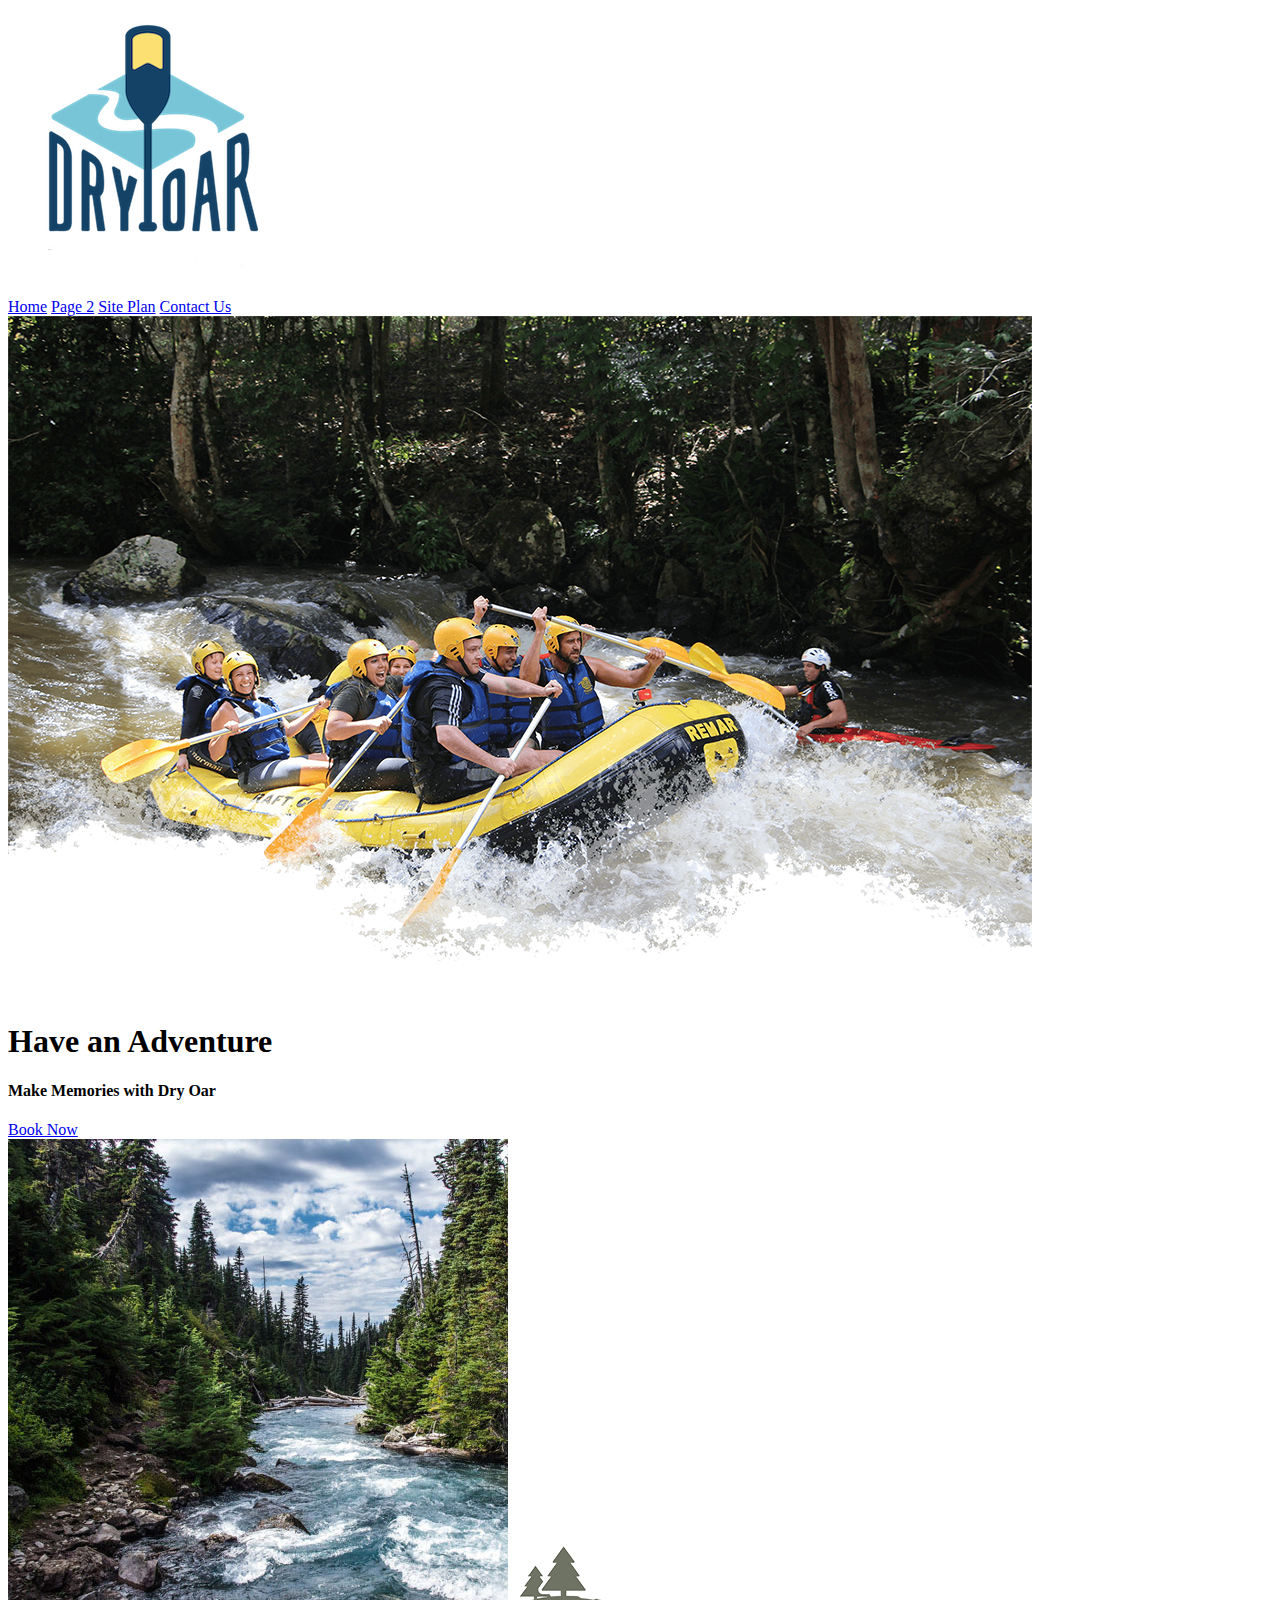
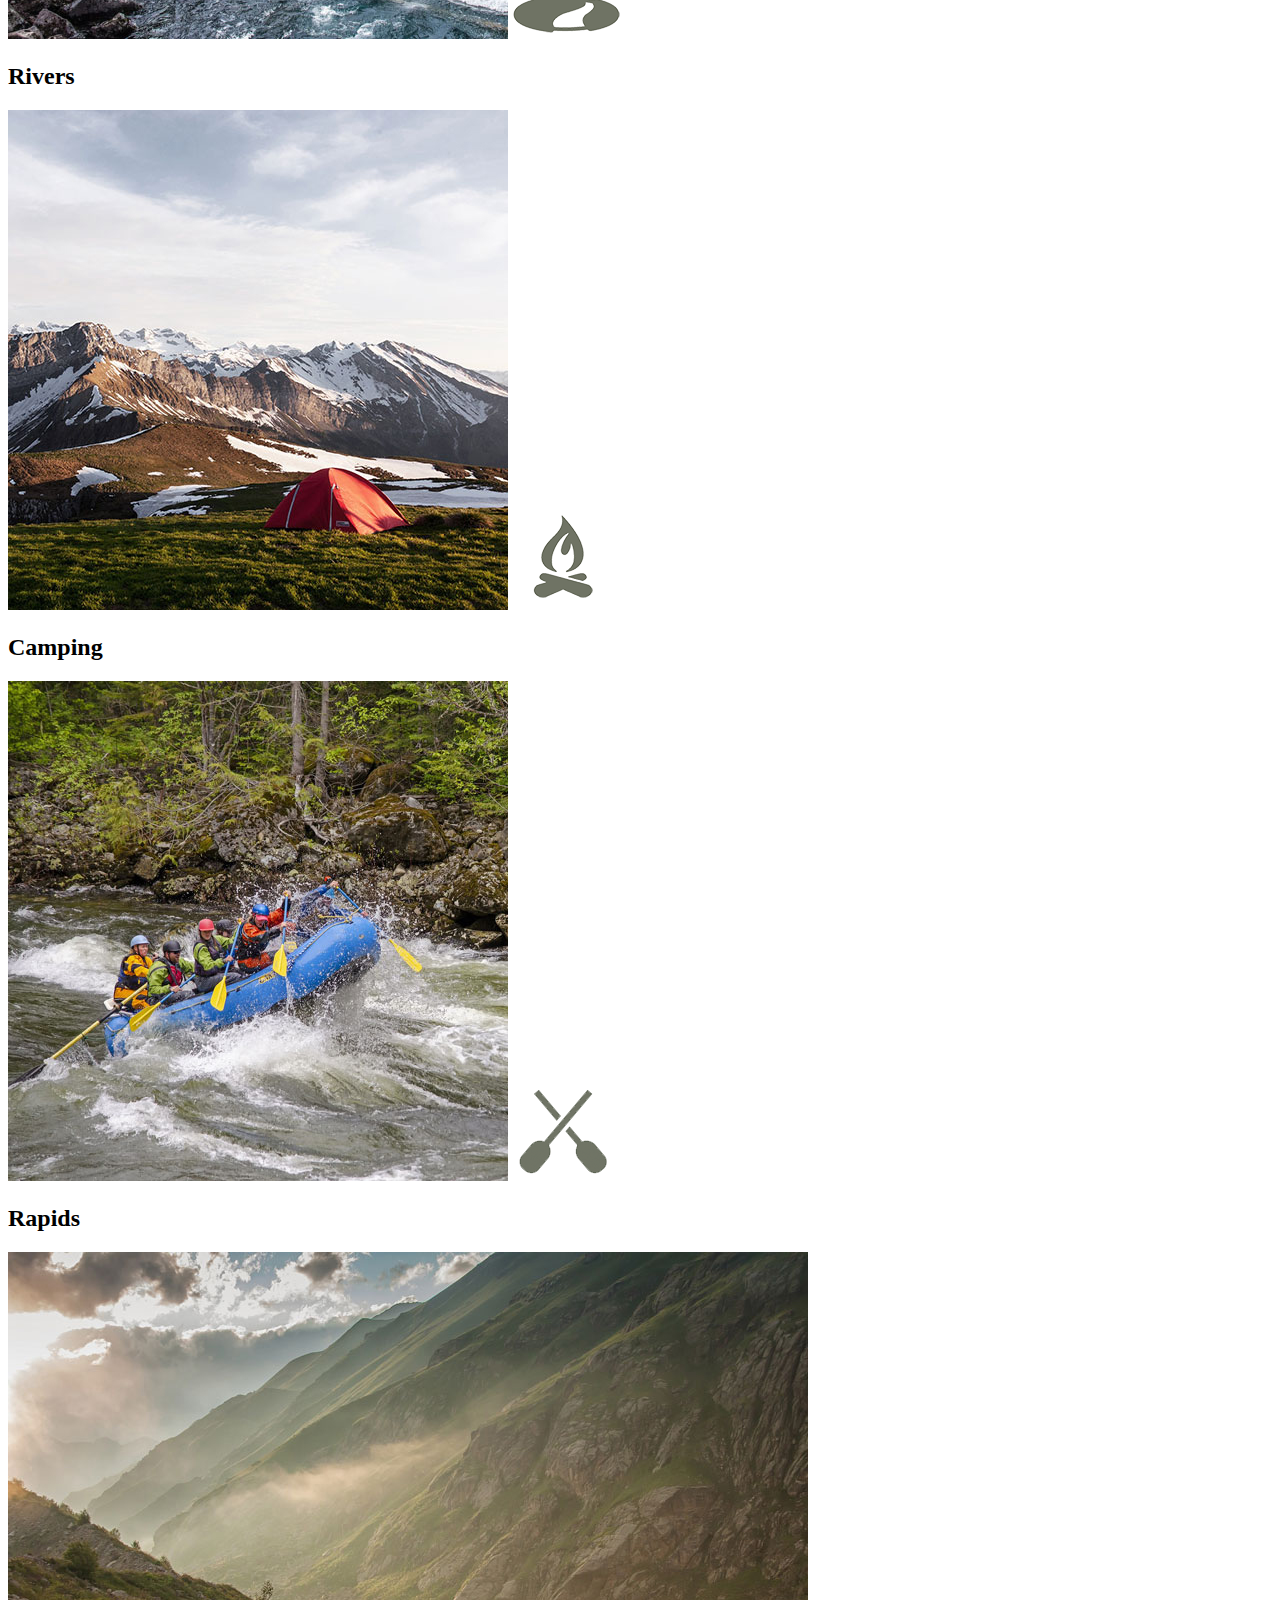
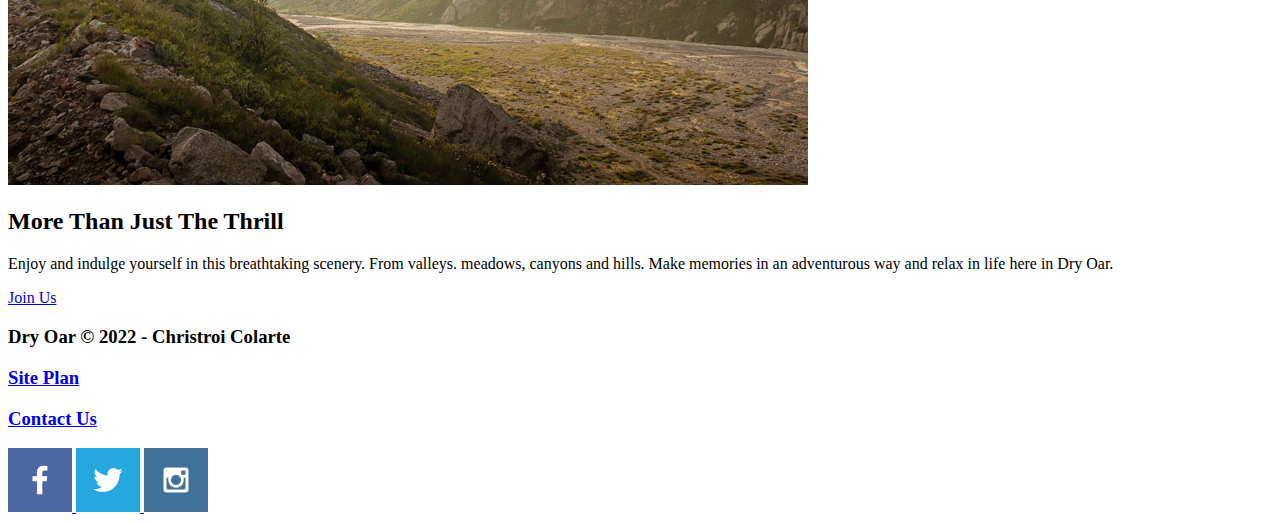
==== wwr/index.html @ 3e5f05b5 "added html home page" ====
<!DOCTYPE html>
<html lang="en">
<head>
    <meta charset="UTF-8">
    <meta http-equiv="X-UA-Compatible" content="IE=edge">
    <meta name="viewport" content="width=device-width, initial-scale=1.0">
    <title>Whitewater Rafting Vacations | Dry Oar Boating | Home</title>
</head>
<body>
    <header>
        <a id = "logo_link" href="index.html">
            <img class="logo" src="images/logo.png" alt="Dry Oar Logo">
        </a>
        <nav>
            <a href="index.html">Home</a>
            <a href="#">Page 2</a>
            <a href="site-plan-rafting.html">Site Plan</a>
            <a href="contactus.html">Contact Us</a>
        </nav>
    </header>
    <div id="hero">
        <div id="hero-box">
            <img id="hero-img" src="images/hero.png" alt="People enjoying white water rafting">
        </div>
        <section id="hero-msg">
            <h1 class="home-title">Have an Adventure</h1>
            <h4> Make Memories with Dry Oar</h4>
            <div class="button-box">
                <a class="book" href="rates.html">Book Now</a>
            </div>
        </section>
    </div>
    <main class="home-grid">
        <section class="rivers-card">
            <img class="card-img" src="images/rivers.jpg" alt="river in forest">
            <img class="icon" src="images/river_icon.png" alt="river icon">
            <h2>Rivers</h2>
        </section>
        <section class="camping-card">
            <img class="card-img" src="images/camping.jpg" alt="tent in mountains">
            <img class="icon" src="images/fire_icon.png" alt="fire icon">
            <h2>Camping</h2>
        </section>
        <section class="rapids-card">
            <img class="card-img" src="images/rapids.jpg" alt="rafting boat">
            <img class="icon" src="images/oars.png" alt="oars icon">
            <h2>Rapids</h2>
        </section>
        <img class="mountains" src="images/mountains.jpg" alt="Misty Mountains">
        <section class="msg">
            <h2> More Than Just The Thrill</h2>
            <p> Enjoy and indulge yourself in this breathtaking scenery. From valleys. meadows, canyons and hills. Make memories in an adventurous way and relax in life here in Dry Oar.</p>
            <a class="join" href="rivers.html">Join Us</a>
        </section>
    </main>
    <footer>
        <h3>Dry Oar &copy; 2022 - Christroi Colarte</h3>
        <h3><a href="site-plan-rafting.html">Site Plan</a></h3>
        <h3><a href="contactus.html">Contact Us</a></h3>
        <div class="social">
            <a href="https://facebook.com">
                <img src="images/facebook.png" alt="fb icon">
            </a>
            <a href="https://twitter.com">
                <img src="images/twitter.png" alt="twitter icon">
            </a>
            <a href="https://instagram.com">
                <img src="images/instagram.png" alt="instagram icon">
            </a>
        </div>
    </footer>
</body>
</html>
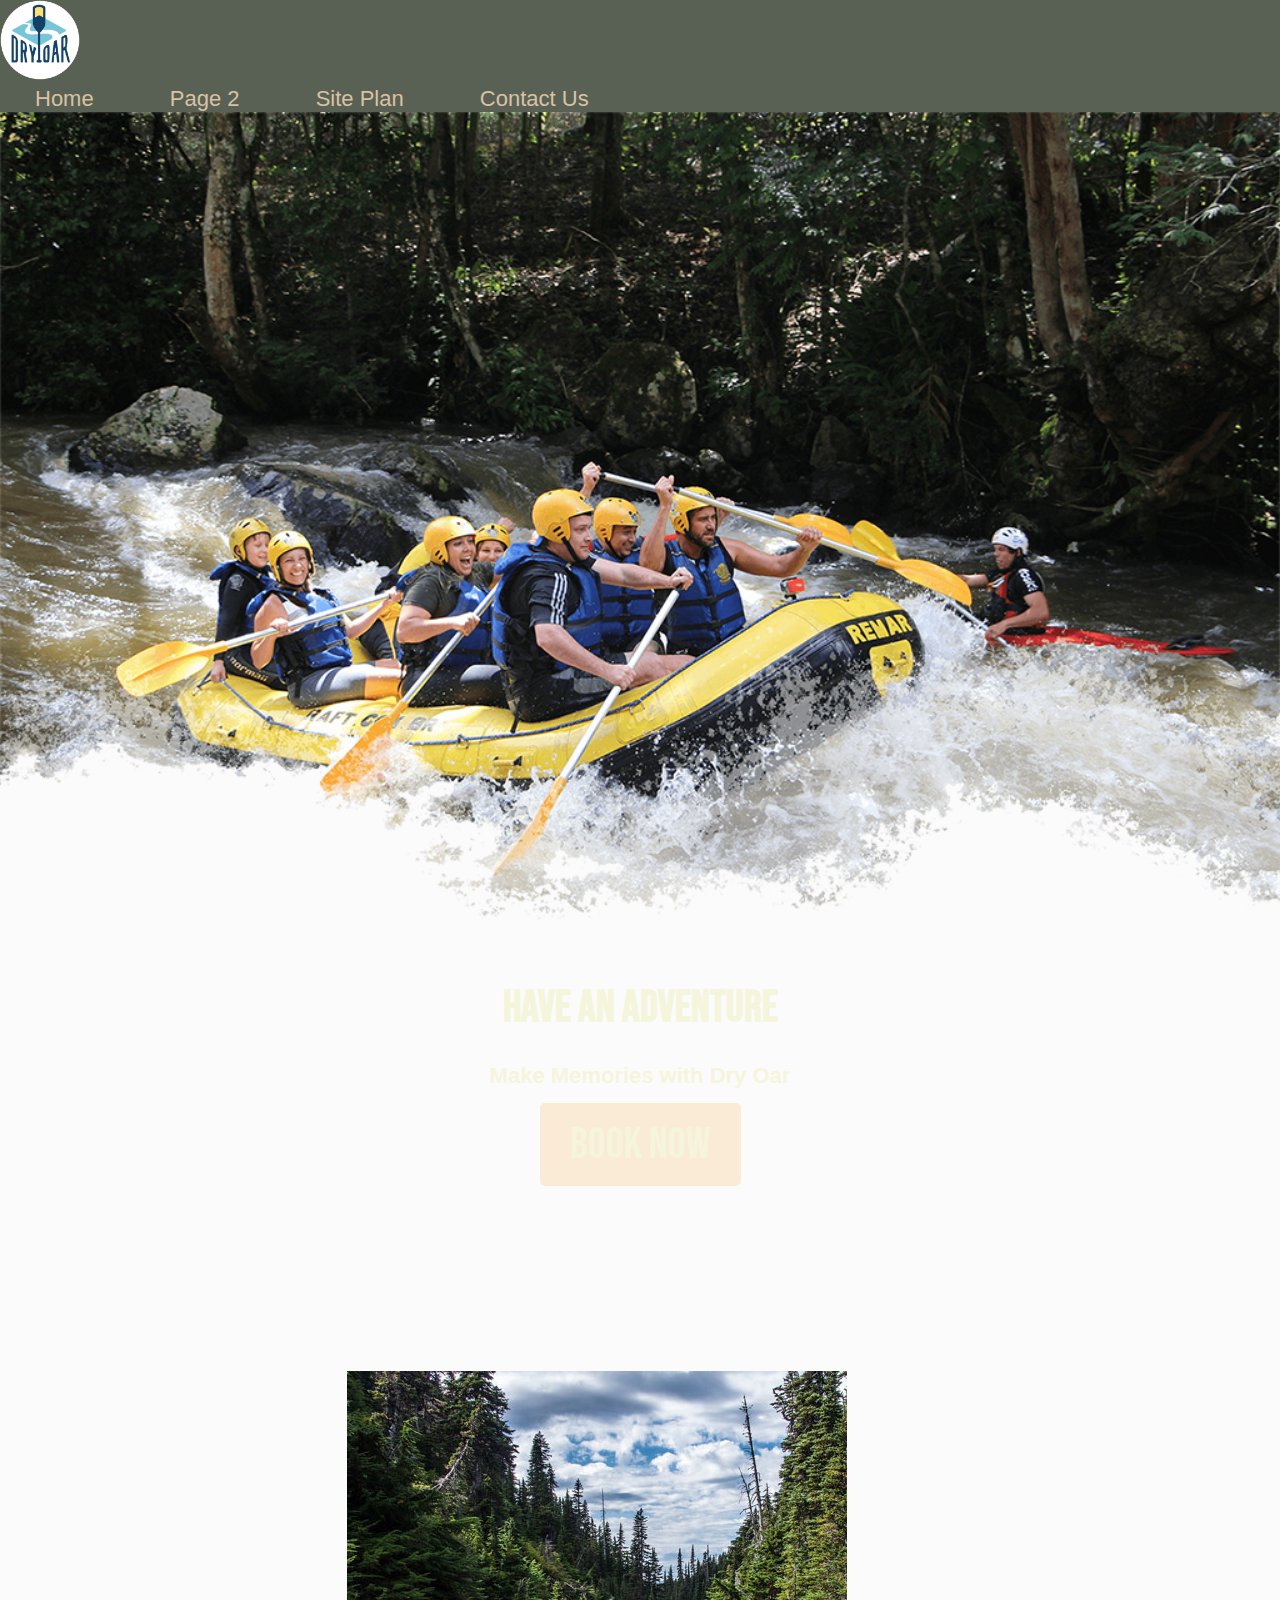
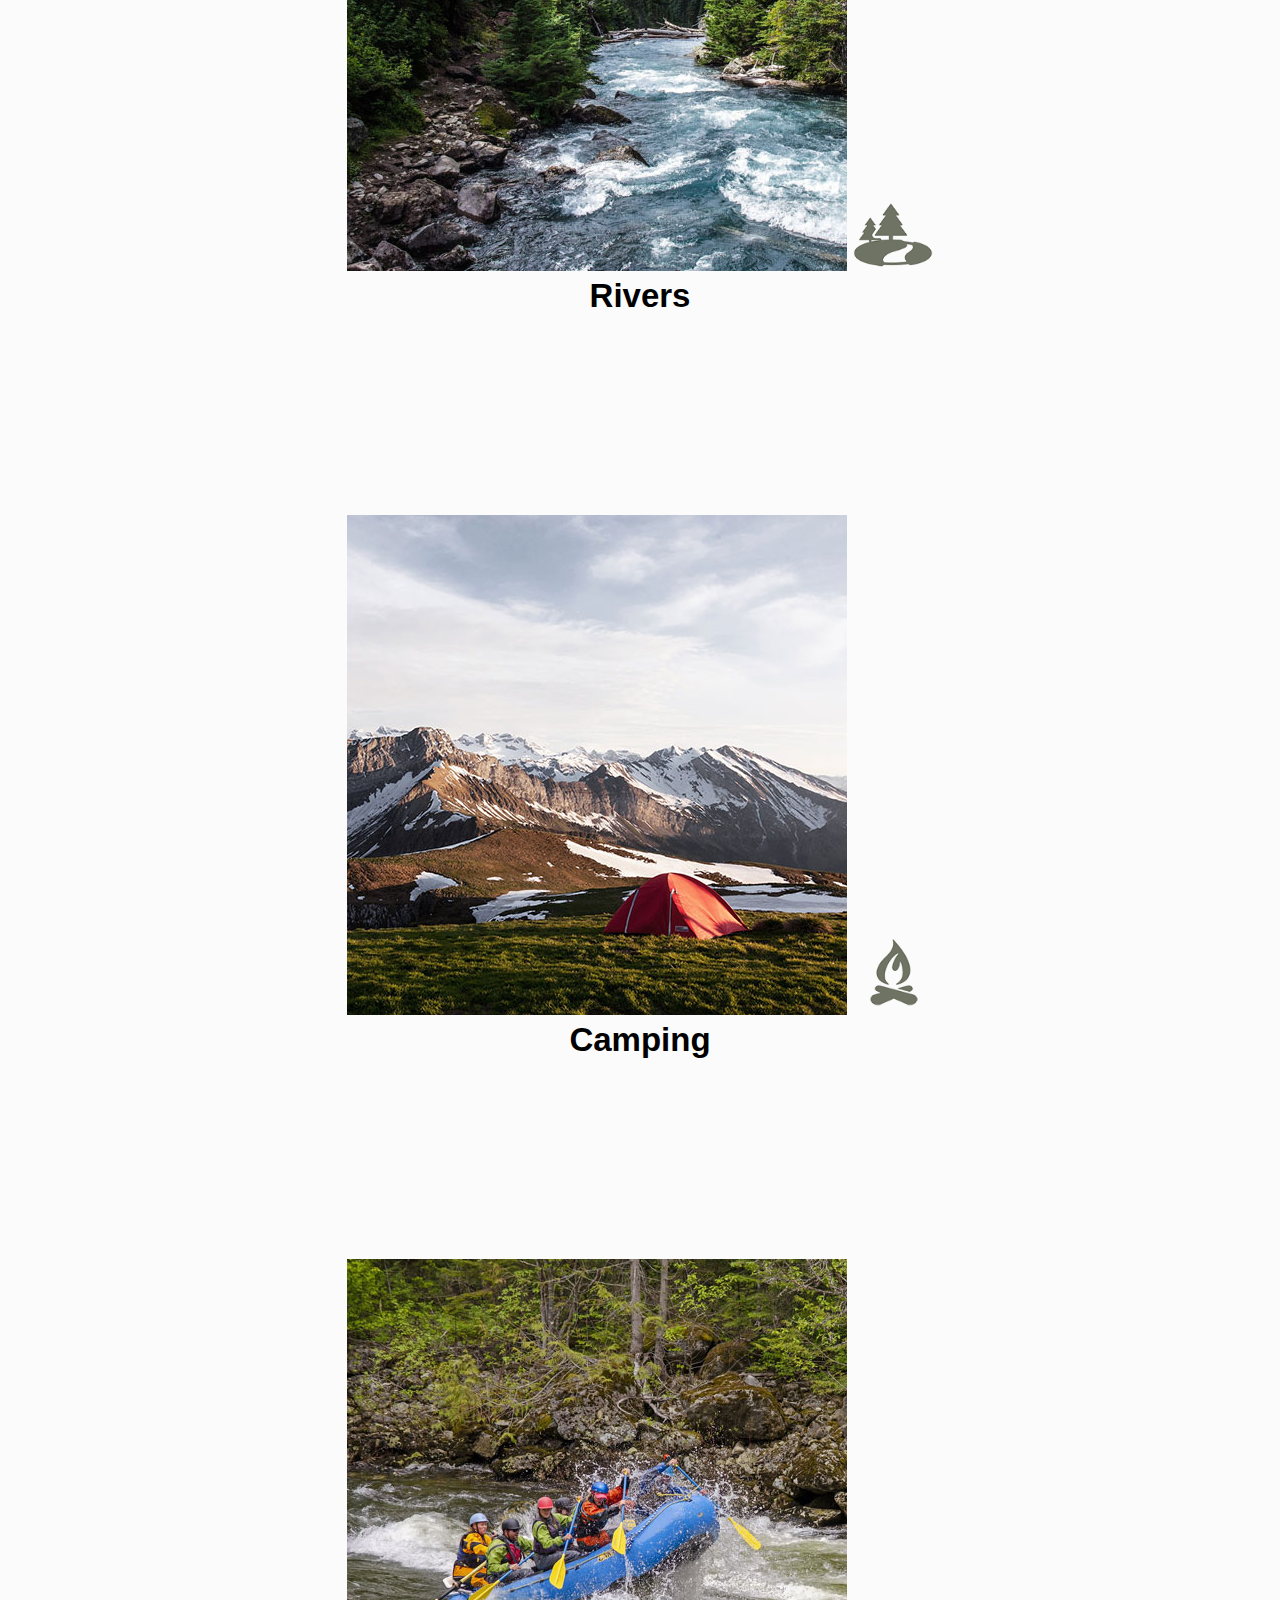
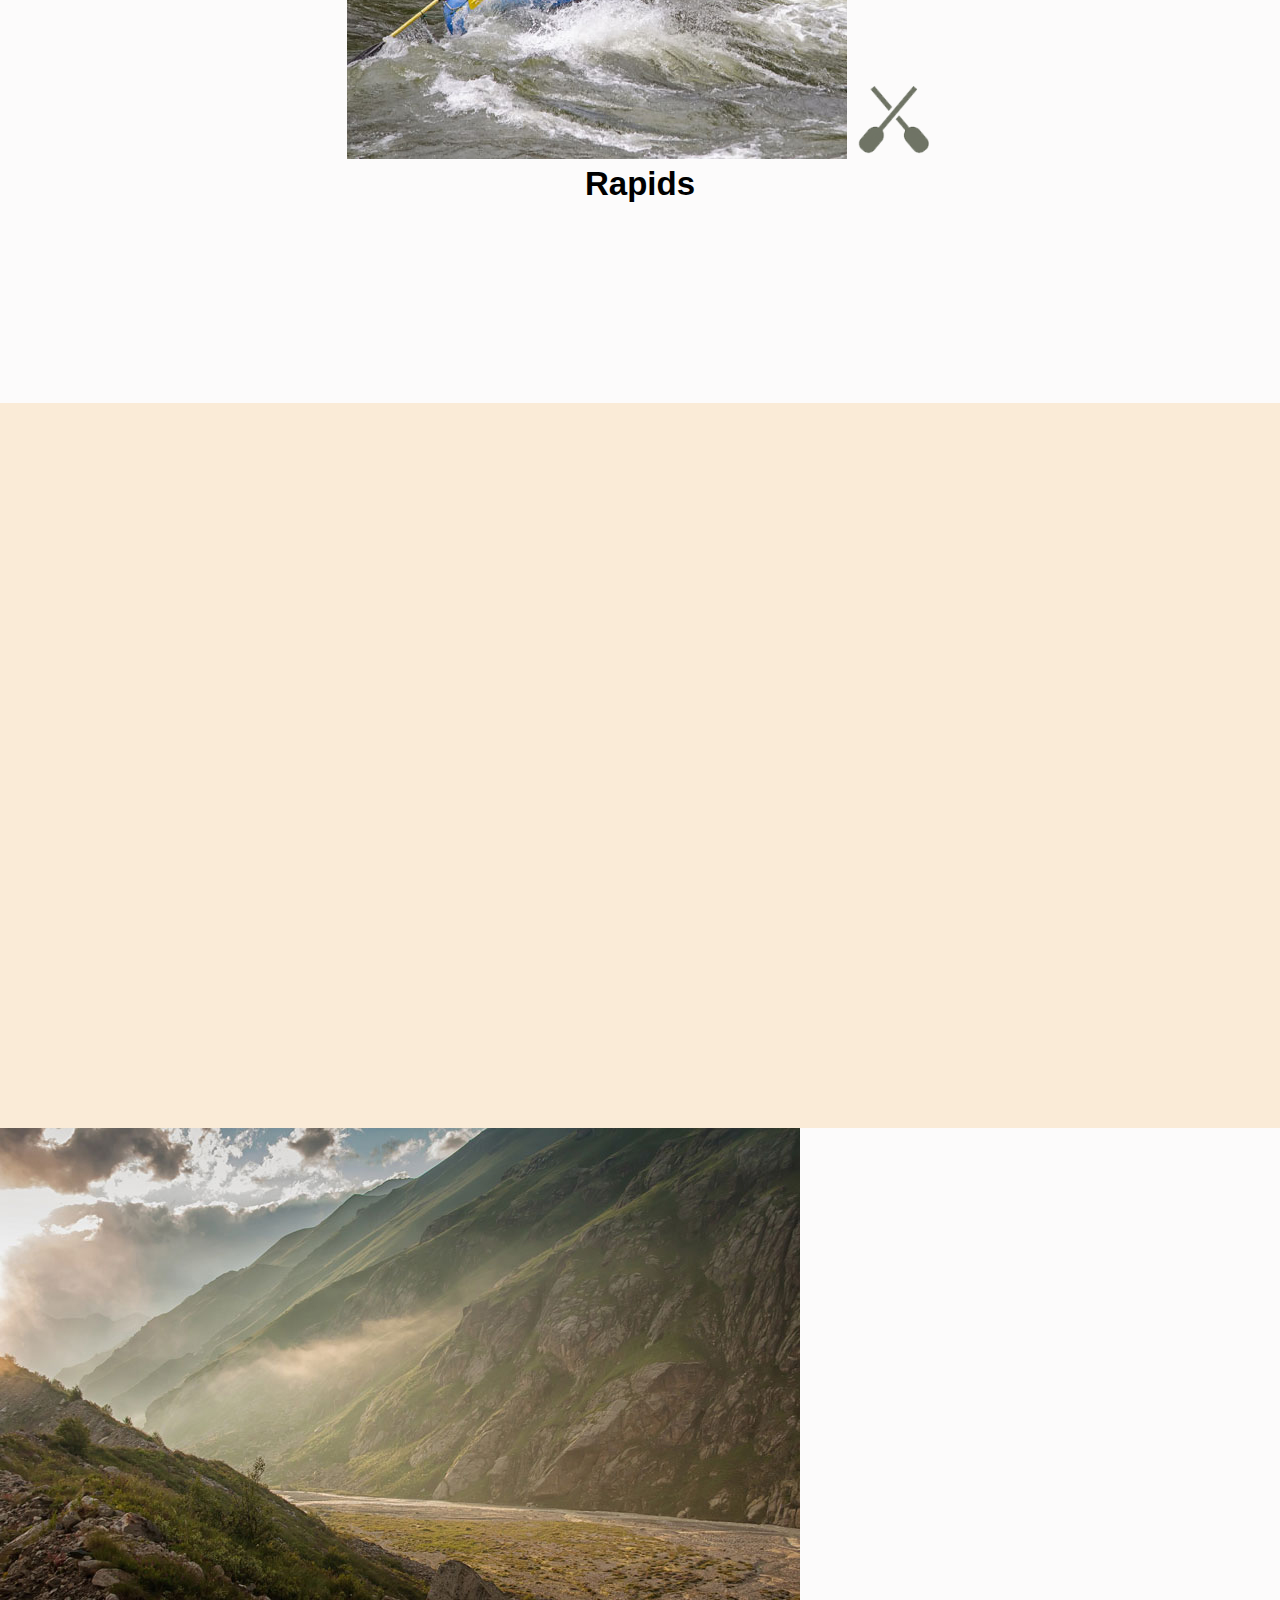
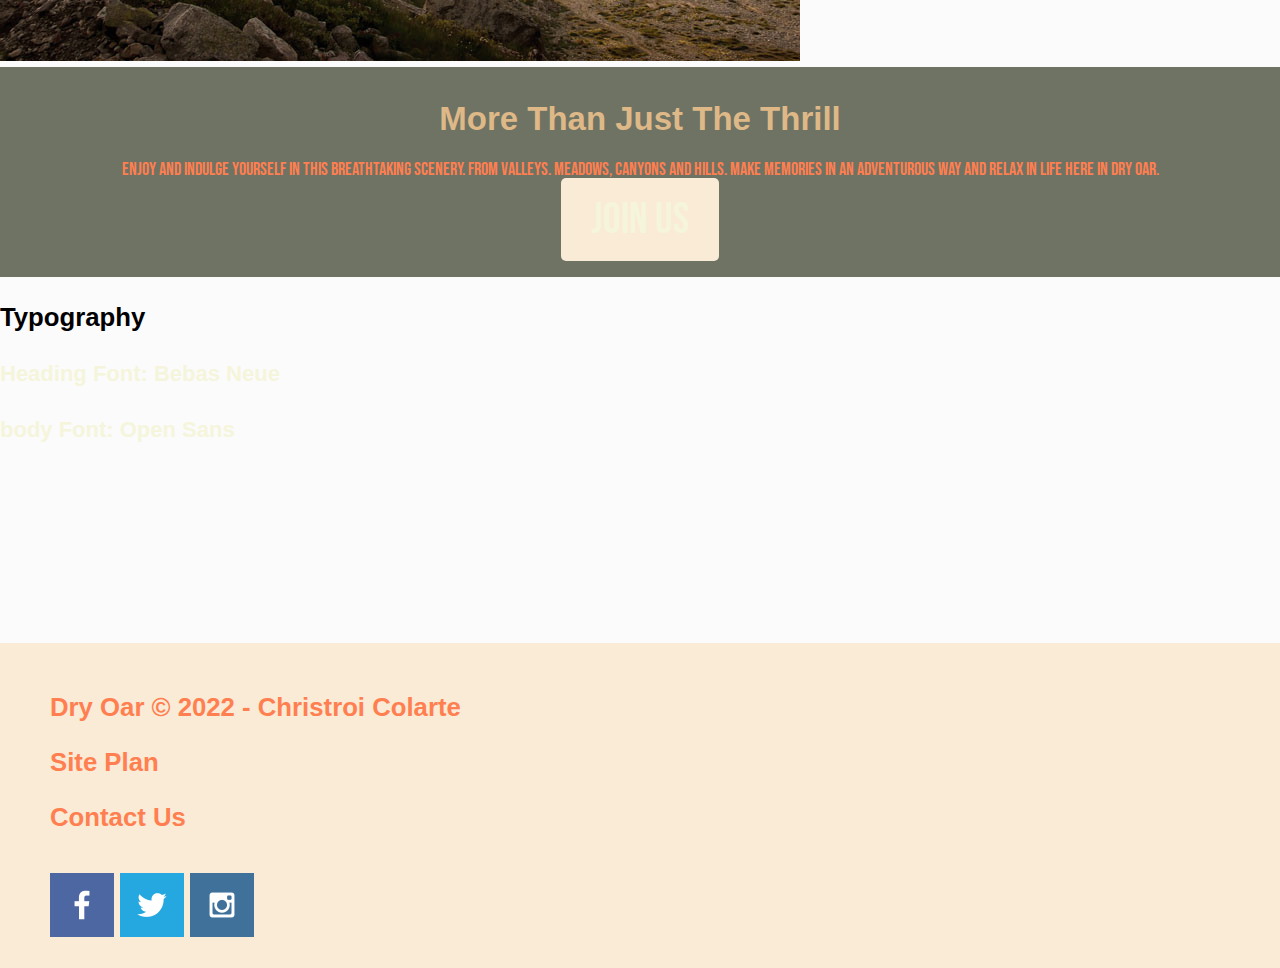
==== commit 26c62e50: "fonts added" ====
--- a/wwr/index.html
+++ b/wwr/index.html
@@ -5,8 +5,10 @@
     <meta http-equiv="X-UA-Compatible" content="IE=edge">
     <meta name="viewport" content="width=device-width, initial-scale=1.0">
     <title>Whitewater Rafting Vacations | Dry Oar Boating | Home</title>
+    <link rel="stylesheet" href="styles/style.css">
 </head>
 <body>
+    <div id="content"></div>
     <header>
         <a id = "logo_link" href="index.html">
             <img class="logo" src="images/logo.png" alt="Dry Oar Logo">
@@ -46,25 +48,35 @@
             <img class="icon" src="images/oars.png" alt="oars icon">
             <h2>Rapids</h2>
         </section>
+        <div id="background"></div>
         <img class="mountains" src="images/mountains.jpg" alt="Misty Mountains">
         <section class="msg">
             <h2> More Than Just The Thrill</h2>
             <p> Enjoy and indulge yourself in this breathtaking scenery. From valleys. meadows, canyons and hills. Make memories in an adventurous way and relax in life here in Dry Oar.</p>
             <a class="join" href="rivers.html">Join Us</a>
         </section>
+        <h3>Typography</h3>
+
+        <h4>
+            Heading Font: Bebas Neue
+        </h4>
+        <h4>
+           body Font: Open Sans
+        </h4>
+
     </main>
     <footer>
         <h3>Dry Oar &copy; 2022 - Christroi Colarte</h3>
         <h3><a href="site-plan-rafting.html">Site Plan</a></h3>
         <h3><a href="contactus.html">Contact Us</a></h3>
         <div class="social">
-            <a href="https://facebook.com">
+            <a href="https://facebook.com" target="_blank">
                 <img src="images/facebook.png" alt="fb icon">
             </a>
-            <a href="https://twitter.com">
+            <a href="https://twitter.com" target="-blank">
                 <img src="images/twitter.png" alt="twitter icon">
             </a>
-            <a href="https://instagram.com">
+            <a href="https://instagram.com" target="_blank">
                 <img src="images/instagram.png" alt="instagram icon">
             </a>
         </div>
--- a/wwr/styles/style.css
+++ b/wwr/styles/style.css
@@ -0,0 +1,139 @@
+
+@import url('https://fonts.googleapis.com/css2?family=Bebas+Neue&family=Open+Sans&display=swap');
+
+:root{
+    --heading-font:"Bebas Neue"
+}
+
+
+
+
+#content{
+    max-width: 1600px;
+    margin: 0 auto;
+}
+nav a{
+    text-align: center;
+    color: #d9c2a3;
+    text-decoration: none;
+    padding: 35px;
+}
+#hero-msg h1, #hero-msg h4{
+    text-align: center;
+}
+.button-box{
+    text-align: center;
+}
+main section{
+    text-align: center;
+}
+#background {
+    height: 725px;
+}
+body {
+    background-color: #fcfbfb;
+    font-family: Raleway, Arial, sans-serif;
+    font-size: 22px;
+    margin: 0;
+    padding: 0;
+}
+header {
+    background-color: rgba(20,30,13,.7);
+}
+h2{
+    margin: 0;
+}
+nav a:hover {
+    background-color: black;
+    color: #d9c2a3;
+}
+.book, .join {
+    background-color: antiquewhite;
+    color: beige;
+    text-decoration: none;
+    padding: 15px 30px;
+    font-family: 'Bebas Neue', 'Open Sans', sans-serif;
+    font-size: 2em;
+    margin-top: 50px;
+    border-radius: 5px;
+}
+.book:hover, .join:hover {
+    background-color: antiquewhite;
+    color: burlywood;
+}
+#background {
+    background-color: antiquewhite;
+}
+.msg {
+    background-color: antiquewhite;
+}
+footer {
+    background-color: antiquewhite;
+    padding: 25px 50px;
+    margin-top: 200px;
+}
+.home-title {
+    color: beige;
+    margin-top: 10px;
+}
+h4 {
+    color: beige;
+}
+.msg h2 {
+    color: burlywood;
+}
+.msg p {
+    color: coral;
+}
+footer h3{
+    color: coral;
+}
+footer a {
+    color: coral;
+    text-decoration: none;
+}
+footer a:hover {
+    color: coral;
+}
+.logo {
+    width: 80px;
+}
+.icon {
+    width: 80px;
+    padding-top: 10px;
+}
+#hero-img {
+    width: 100%;
+}
+footer h3 a:hover{
+    text-decoration: underline;
+}
+.home-title{
+    font-family: 'Bebas Neue', 'Open Sans', sans-serif;
+    font-size: 2em;
+
+}
+.msg p{
+    font-family: 'Bebas Neue', 'Open Sans', sans-serif;
+    font-size: .8em;
+}
+.msg{
+    background-color: #6f7364;
+    line-height: 1.5em;
+    padding: 35px;
+}
+#logo_link{
+    padding-top: 5px;
+}
+footer .social img{
+    padding-top: 15px;
+}
+.rivers-card, .camping-card, .rapids-card{
+    margin: 200px 0;
+}
+.card-img{
+    border: 10px;
+}
+main section img{
+    box-sizing: border-box;
+}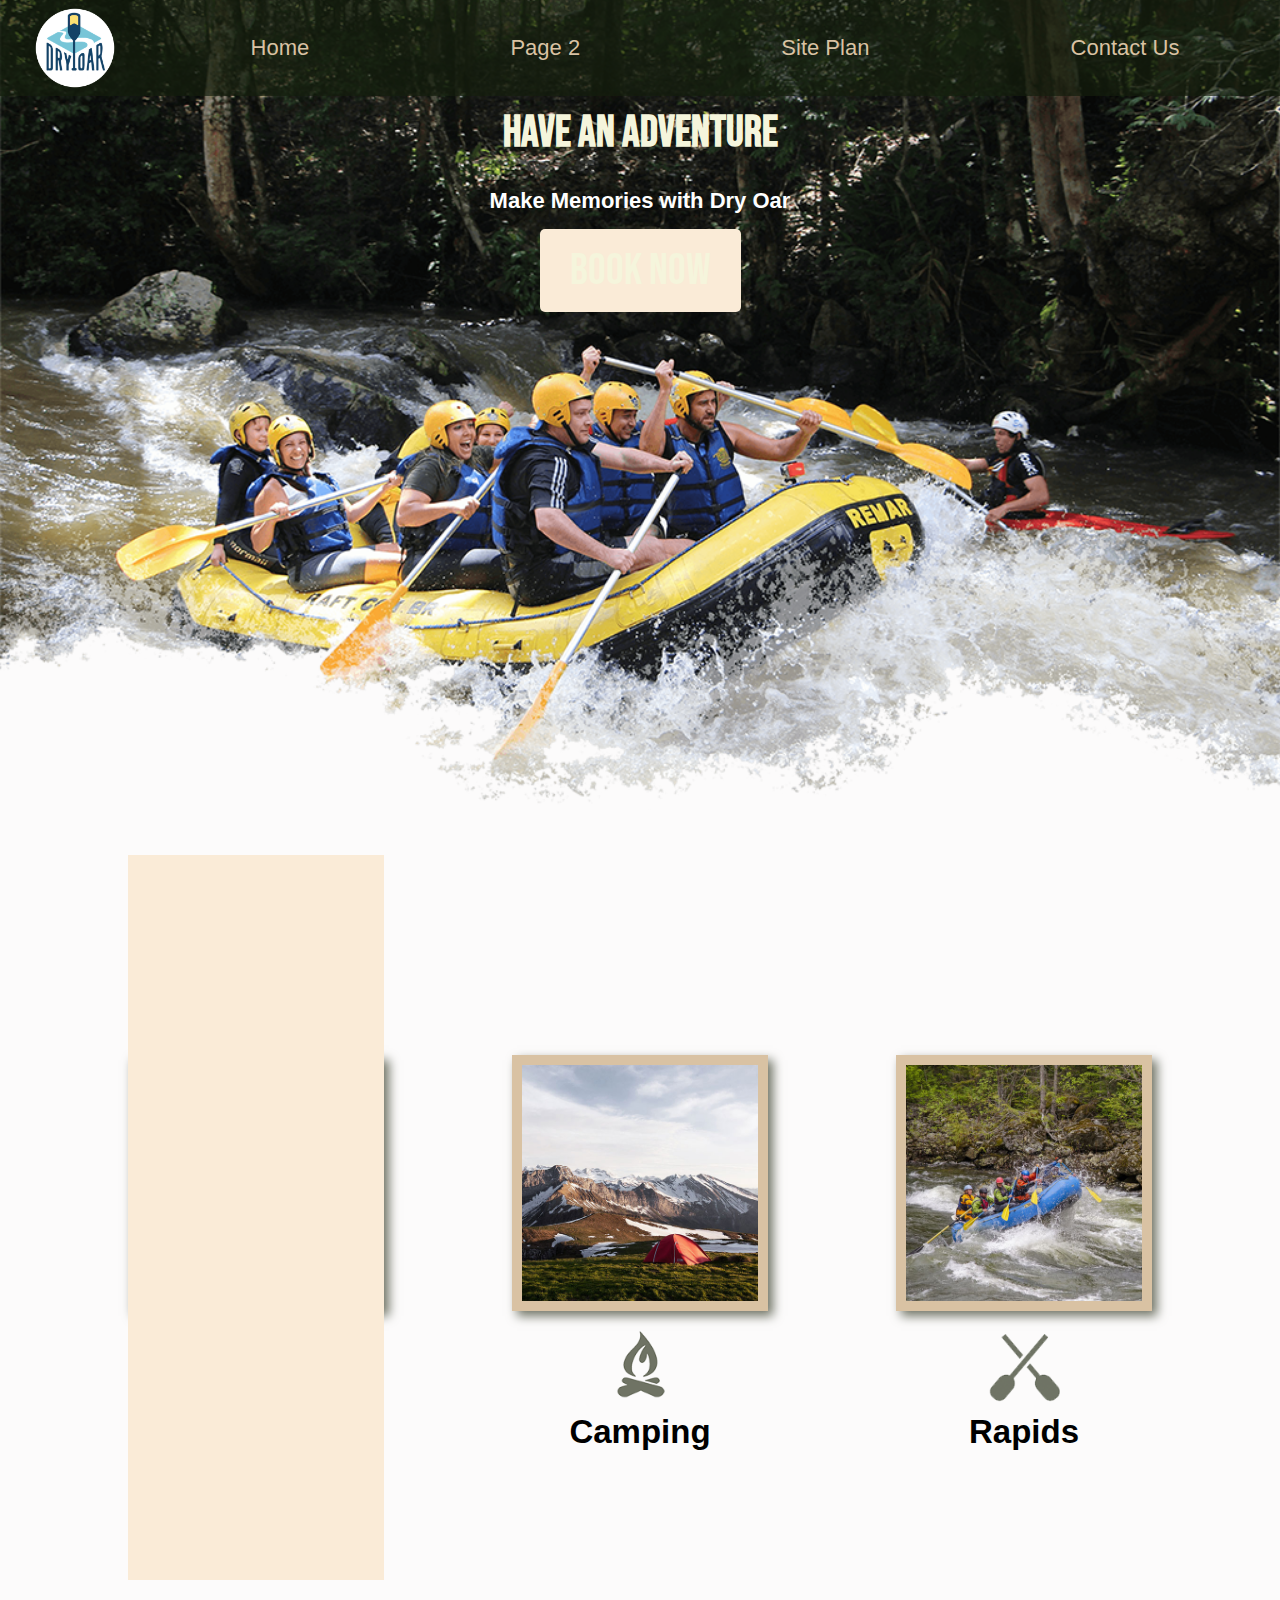
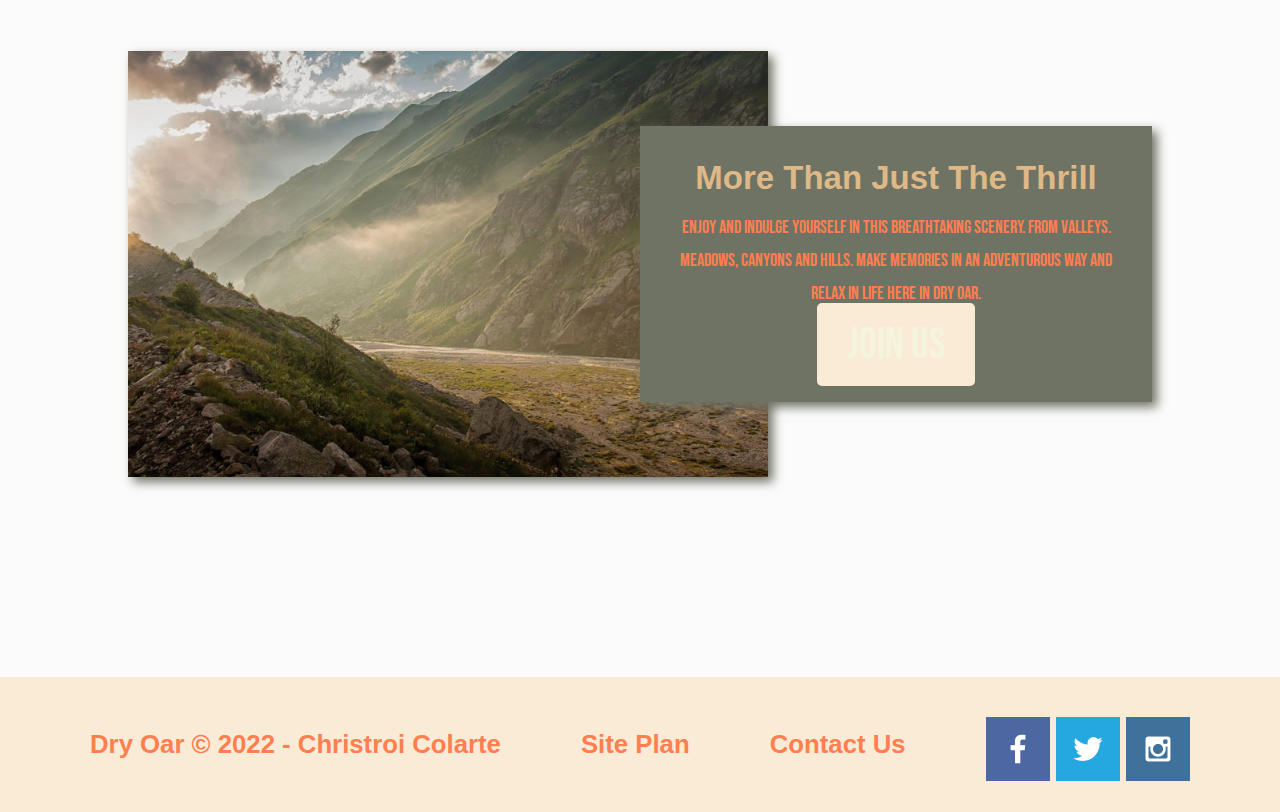
==== commit 3439c046: "?" ====
--- a/wwr/index.html
+++ b/wwr/index.html
@@ -55,14 +55,14 @@
             <p> Enjoy and indulge yourself in this breathtaking scenery. From valleys. meadows, canyons and hills. Make memories in an adventurous way and relax in life here in Dry Oar.</p>
             <a class="join" href="rivers.html">Join Us</a>
         </section>
-        <h3>Typography</h3>
+        <!-- <h3>Typography</h3>
 
         <h4>
             Heading Font: Bebas Neue
         </h4>
         <h4>
            body Font: Open Sans
-        </h4>
+        </h4> -->
 
     </main>
     <footer>
--- a/wwr/styles/style.css
+++ b/wwr/styles/style.css
@@ -2,7 +2,8 @@
 @import url('https://fonts.googleapis.com/css2?family=Bebas+Neue&family=Open+Sans&display=swap');
 
 :root{
-    --heading-font:"Bebas Neue"
+    --heading-font:"Bebas Neue", Open Sans;
+    --paragraph-font: Open Sans, Helvetica, sans-serif;
 }
 
 
@@ -12,6 +13,33 @@
     max-width: 1600px;
     margin: 0 auto;
 }
+
+header {
+    display: grid;
+    grid-template-columns: 150px auto;
+}
+nav {
+    display: flex;
+    justify-content: space-around;
+}
+#hero {
+    display: grid;
+    grid-template-columns: 1fr 3fr 1fr;
+    margin-top: -100px;
+}
+#hero-box{
+    grid-column: 1/4;
+    grid-row: 1/3;
+    z-index: -1;
+}
+#hero-msg {
+    grid-column: 2/3;
+    grid-row: 1/2;
+    margin-top: 100px;
+}
+#hero-msg h4 {
+    color: white;
+}
 nav a{
     text-align: center;
     color: #d9c2a3;
@@ -27,8 +55,14 @@
 main section{
     text-align: center;
 }
+.home-grid {
+    display: grid;
+    grid-template-columns: repeat(10, 1fr);
+}
 #background {
     height: 725px;
+    grid-column: 2/4;
+    grid-row: 2/3;
 }
 body {
     background-color: #fcfbfb;
@@ -64,13 +98,13 @@
 #background {
     background-color: antiquewhite;
 }
-.msg {
-    background-color: antiquewhite;
-}
 footer {
     background-color: antiquewhite;
     padding: 25px 50px;
     margin-top: 200px;
+    display: flex;
+    justify-content: space-around;
+    align-items: center;
 }
 .home-title {
     color: beige;
@@ -121,9 +155,15 @@
     background-color: #6f7364;
     line-height: 1.5em;
     padding: 35px;
+    grid-column: 6/10;
+    grid-row: 6/7;
+    box-shadow: 5px 5px 10px #6f7364;
+
 }
 #logo_link{
     padding-top: 5px;
+    justify-self: center;
+    align-self: center;
 }
 footer .social img{
     padding-top: 15px;
@@ -132,8 +172,74 @@
     margin: 200px 0;
 }
 .card-img{
-    border: 10px;
+    width: 100%;
+    border: 10px solid #d9c2a3;
+    transition: transform .5s;
+    box-shadow: 5px 5px 10px #6f7364;
+}
+.card-img:hover {
+    opacity: .6;
+    transform: scale(1.1);
 }
 main section img{
     box-sizing: border-box;
+}
+.rivers-card {
+    grid-column: 2/4;
+    grid-row: 2/3;
+}
+.camping-card {
+    grid-column: 5/7;
+    grid-row: 2/3;
+}
+.rapids-card {
+    grid-column: 8/10;
+    grid-row: 2/3;
+}
+.mountains {
+    width: 100%;
+    grid-column: 2/7;
+    grid-row: 5/8;
+    box-shadow: 5px 5px 10px #6f7364;
+}
+@media screen and (max-width: 900px) {
+    #hero, .home-grid {
+        display: block;
+        height: auto;
+    }
+    nav, footer {
+        flex-direction: column;
+    }
+    nav a {
+        display: block;
+        padding: 15px;
+    }
+    #hero {
+        margin-top: 0;
+    }
+    #hero-msg {
+        margin-top: 0;
+    }
+    #hero-msg h4 {
+        display: none;
+    }
+    .home-title {
+        font-size: 25px;
+        color: #6f7364;
+    }
+    .rivers-card, .camping-card, .rapids-card { 
+        margin: 50px auto;
+        width: 60%;
+    }
+    #background {
+        display: none;
+    }
+    .mountains, .msg {
+        width: 80%;
+        display: block;
+        margin: 0 auto;
+    }
+    footer {
+        margin-top: 25px;
+    }
 }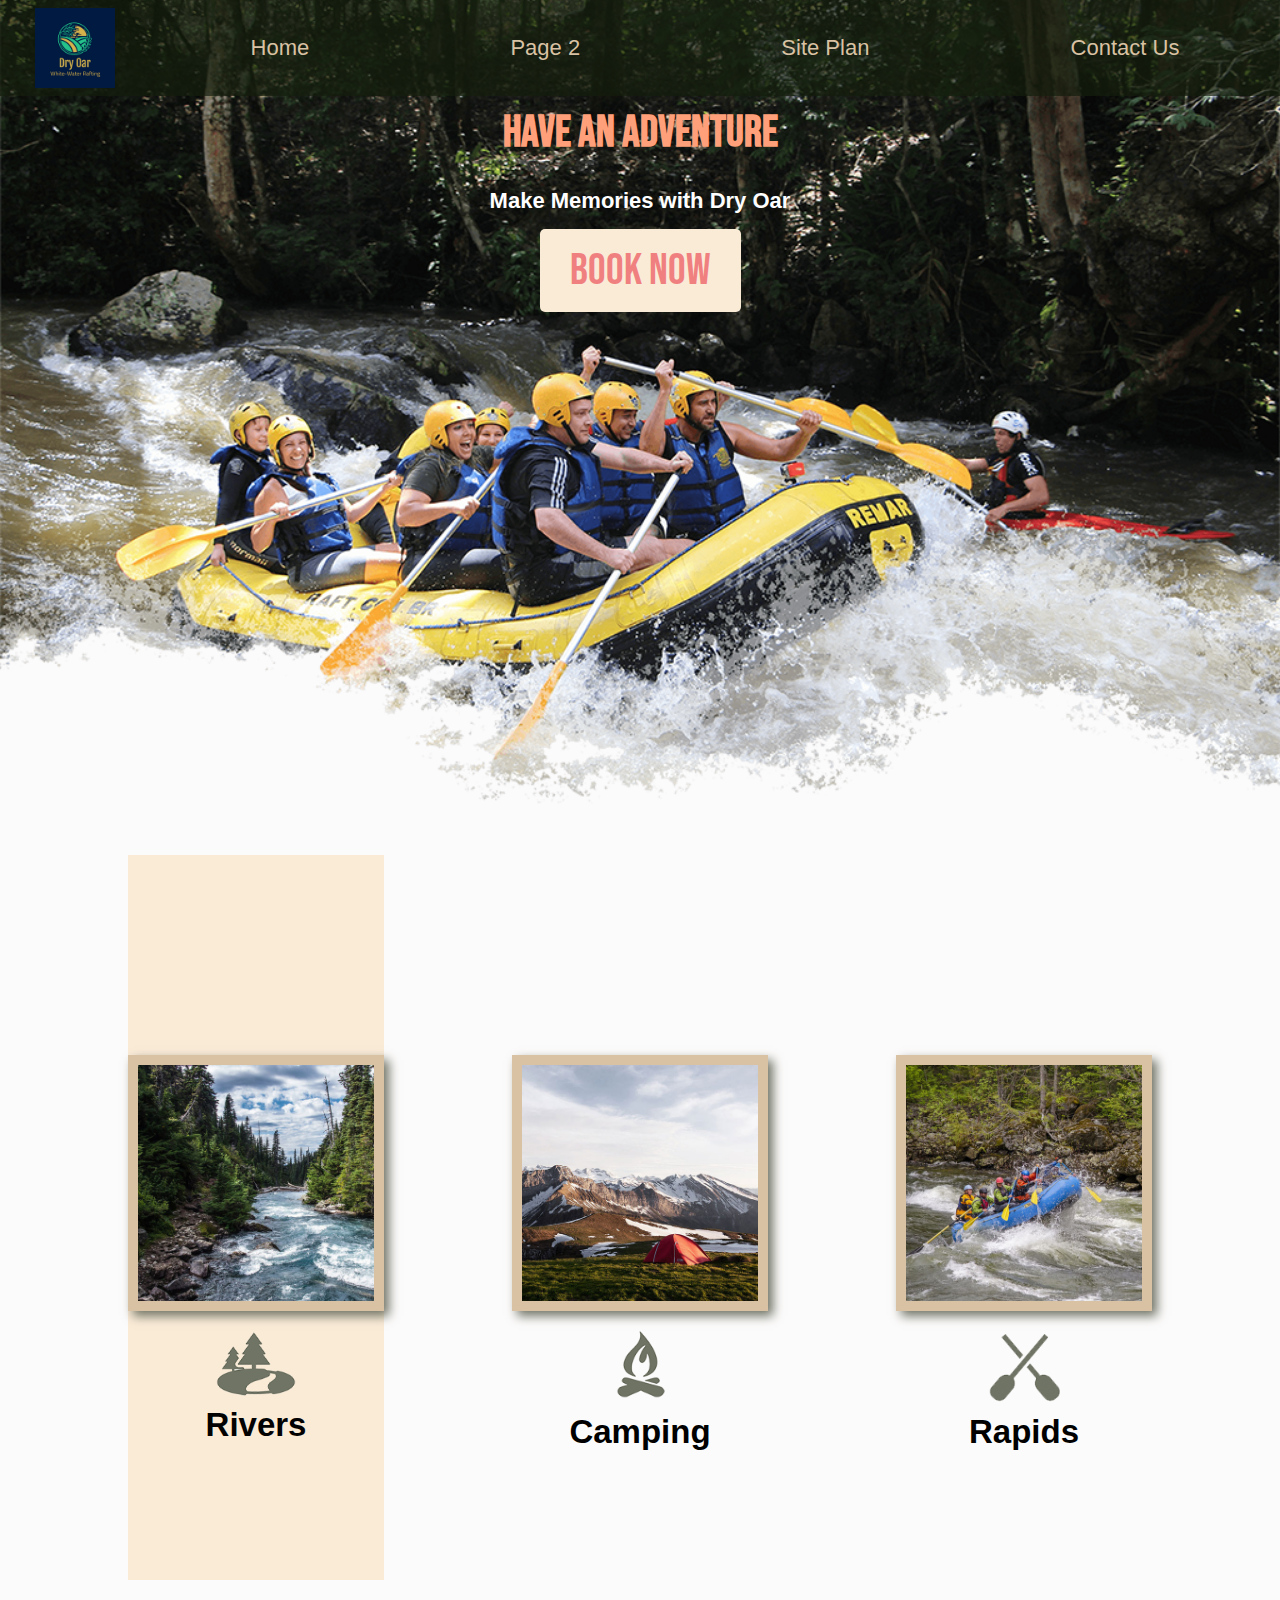
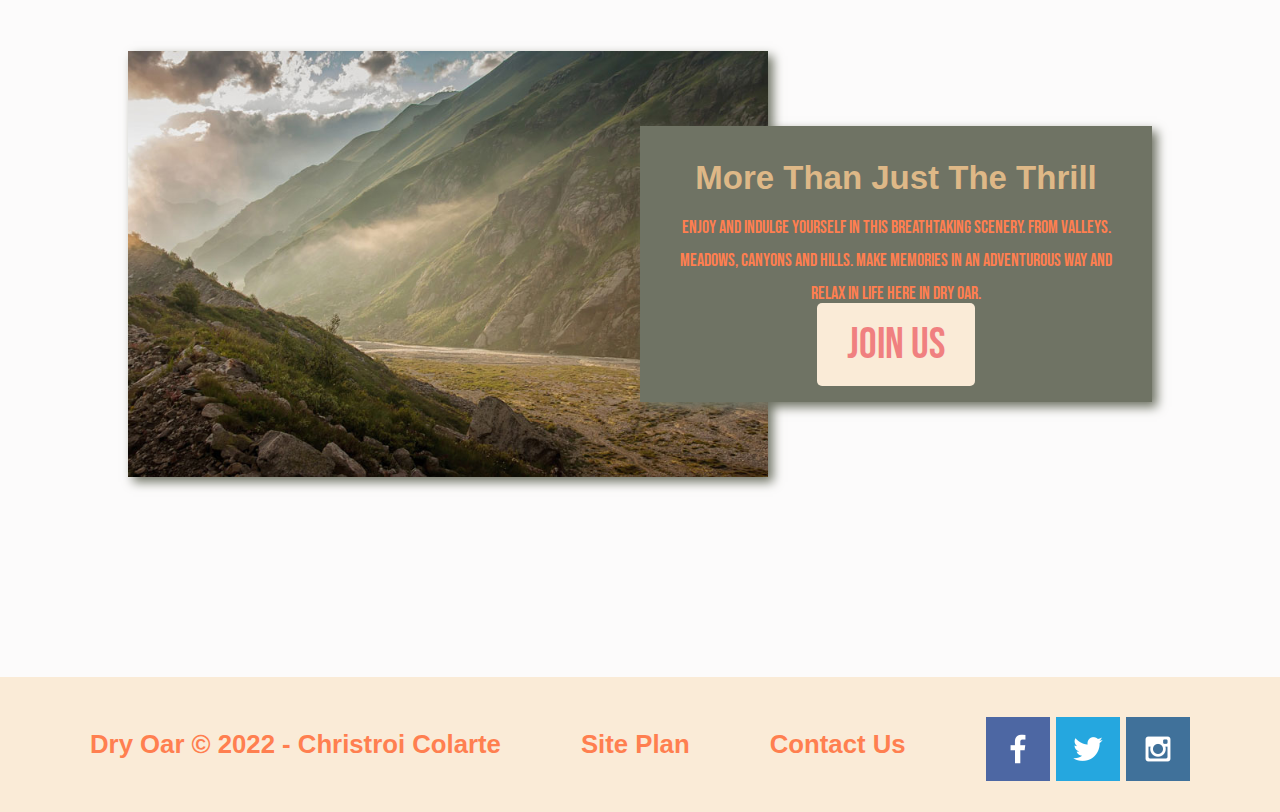
==== commit 4354f456: "finals added" ====
--- a/wwr/index.html
+++ b/wwr/index.html
@@ -11,11 +11,11 @@
     <div id="content"></div>
     <header>
         <a id = "logo_link" href="index.html">
-            <img class="logo" src="images/logo.png" alt="Dry Oar Logo">
+            <img class="logo" src="images/dryoar2ndlogo.png" alt="Dry Oar Logo">
         </a>
         <nav>
             <a href="index.html">Home</a>
-            <a href="#">Page 2</a>
+            <a href="rivers.html">Page 2</a>
             <a href="site-plan-rafting.html">Site Plan</a>
             <a href="contactus.html">Contact Us</a>
         </nav>
--- a/wwr/styles/style.css
+++ b/wwr/styles/style.css
@@ -83,7 +83,7 @@
 }
 .book, .join {
     background-color: antiquewhite;
-    color: beige;
+    color: lightcoral;
     text-decoration: none;
     padding: 15px 30px;
     font-family: 'Bebas Neue', 'Open Sans', sans-serif;
@@ -92,7 +92,7 @@
     border-radius: 5px;
 }
 .book:hover, .join:hover {
-    background-color: antiquewhite;
+    background-color: darkkhaki;
     color: burlywood;
 }
 #background {
@@ -107,7 +107,7 @@
     align-items: center;
 }
 .home-title {
-    color: beige;
+    color: lightsalmon;
     margin-top: 10px;
 }
 h4 {
@@ -185,8 +185,10 @@
     box-sizing: border-box;
 }
 .rivers-card {
+    margin: 200px 0;
     grid-column: 2/4;
     grid-row: 2/3;
+    opacity: .99;
 }
 .camping-card {
     grid-column: 5/7;
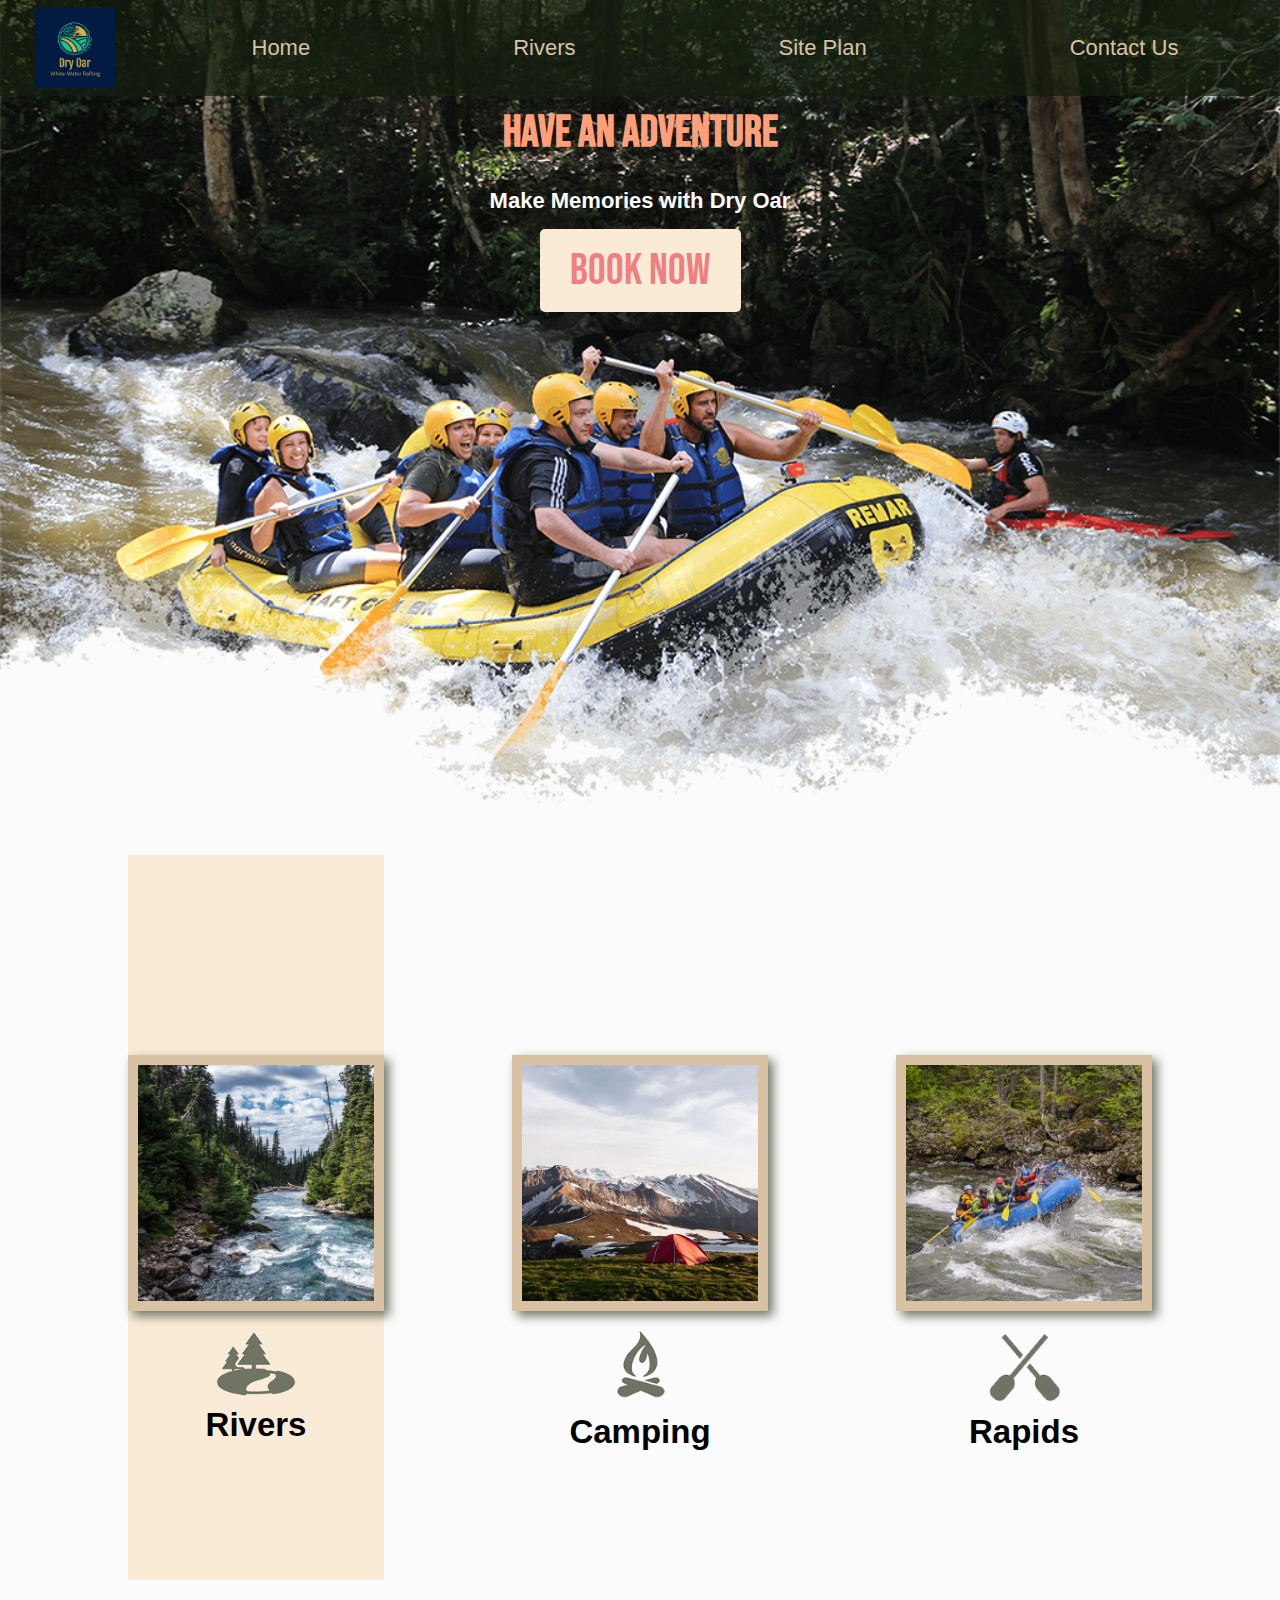
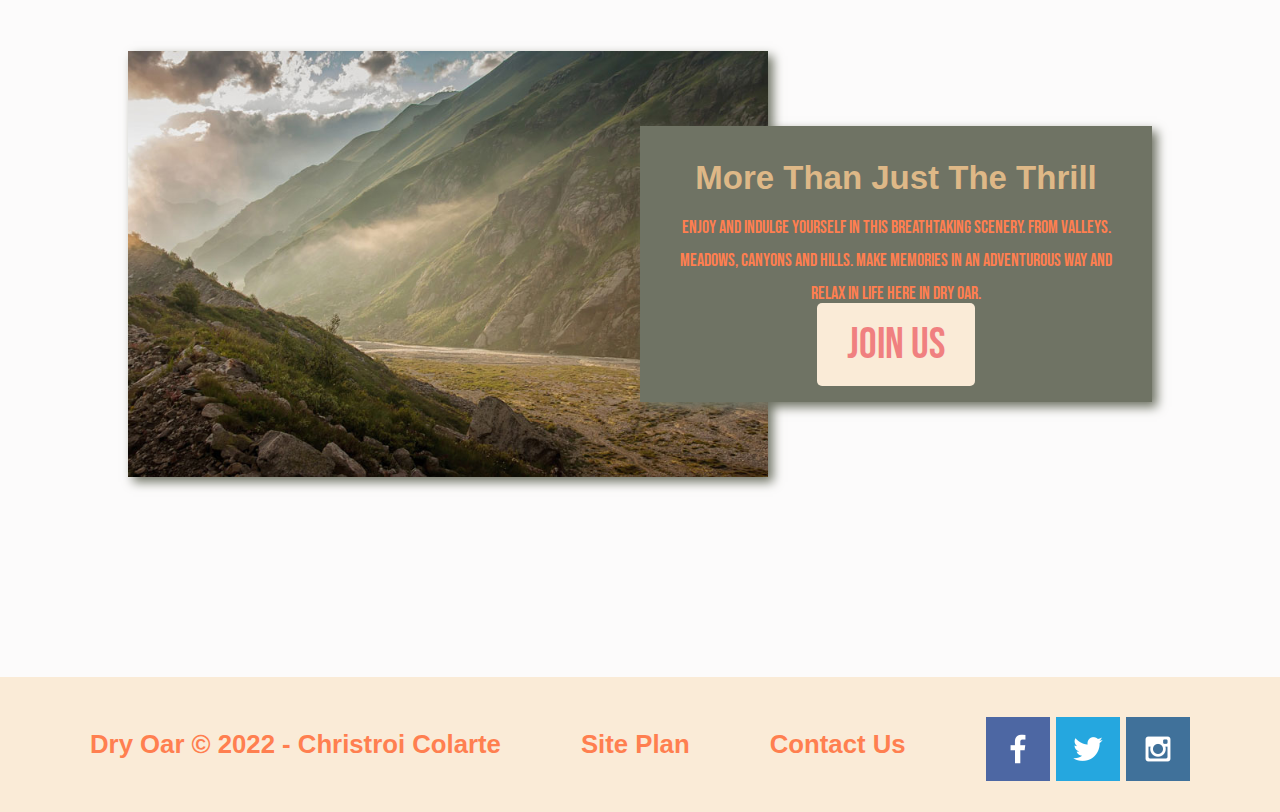
==== commit 6ed3e82f: "subpage" ====
--- a/wwr/index.html
+++ b/wwr/index.html
@@ -15,7 +15,7 @@
         </a>
         <nav>
             <a href="index.html">Home</a>
-            <a href="rivers.html">Page 2</a>
+            <a href="rivers.html">Rivers</a>
             <a href="site-plan-rafting.html">Site Plan</a>
             <a href="contactus.html">Contact Us</a>
         </nav>
